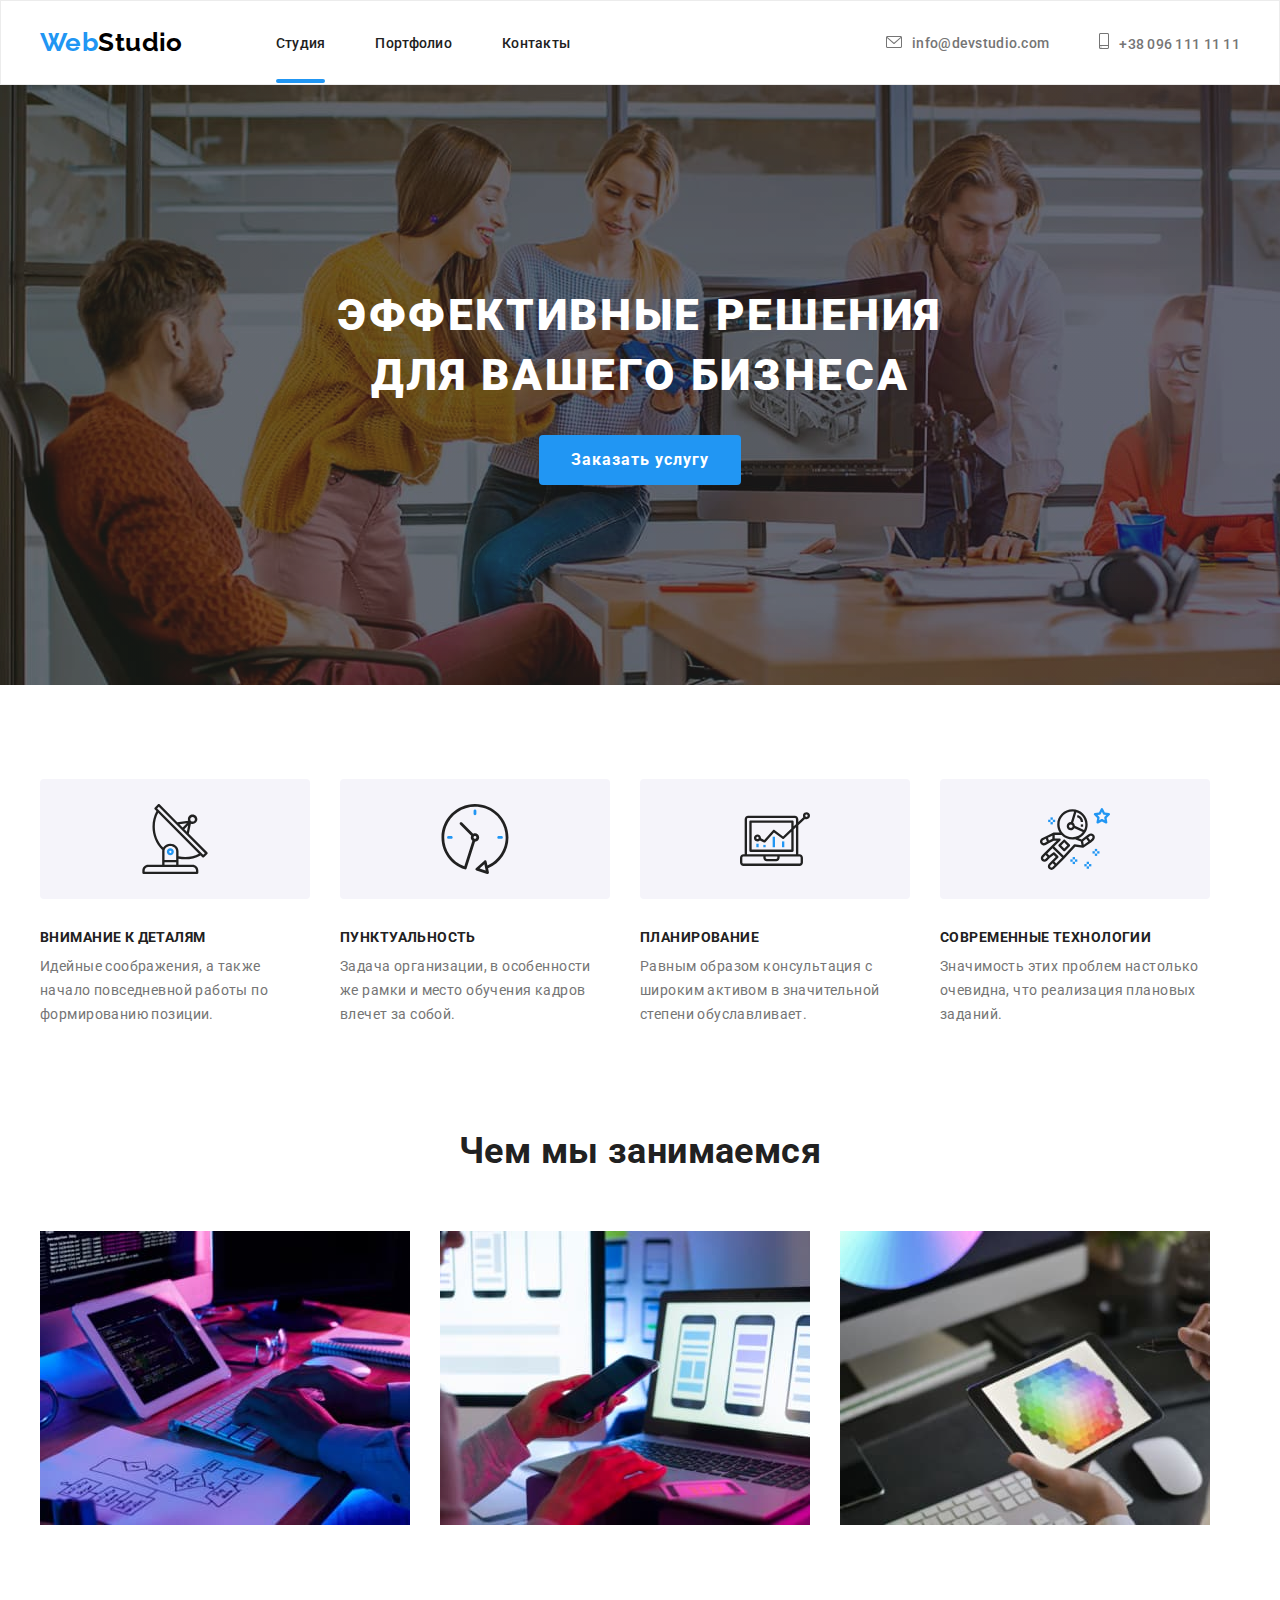
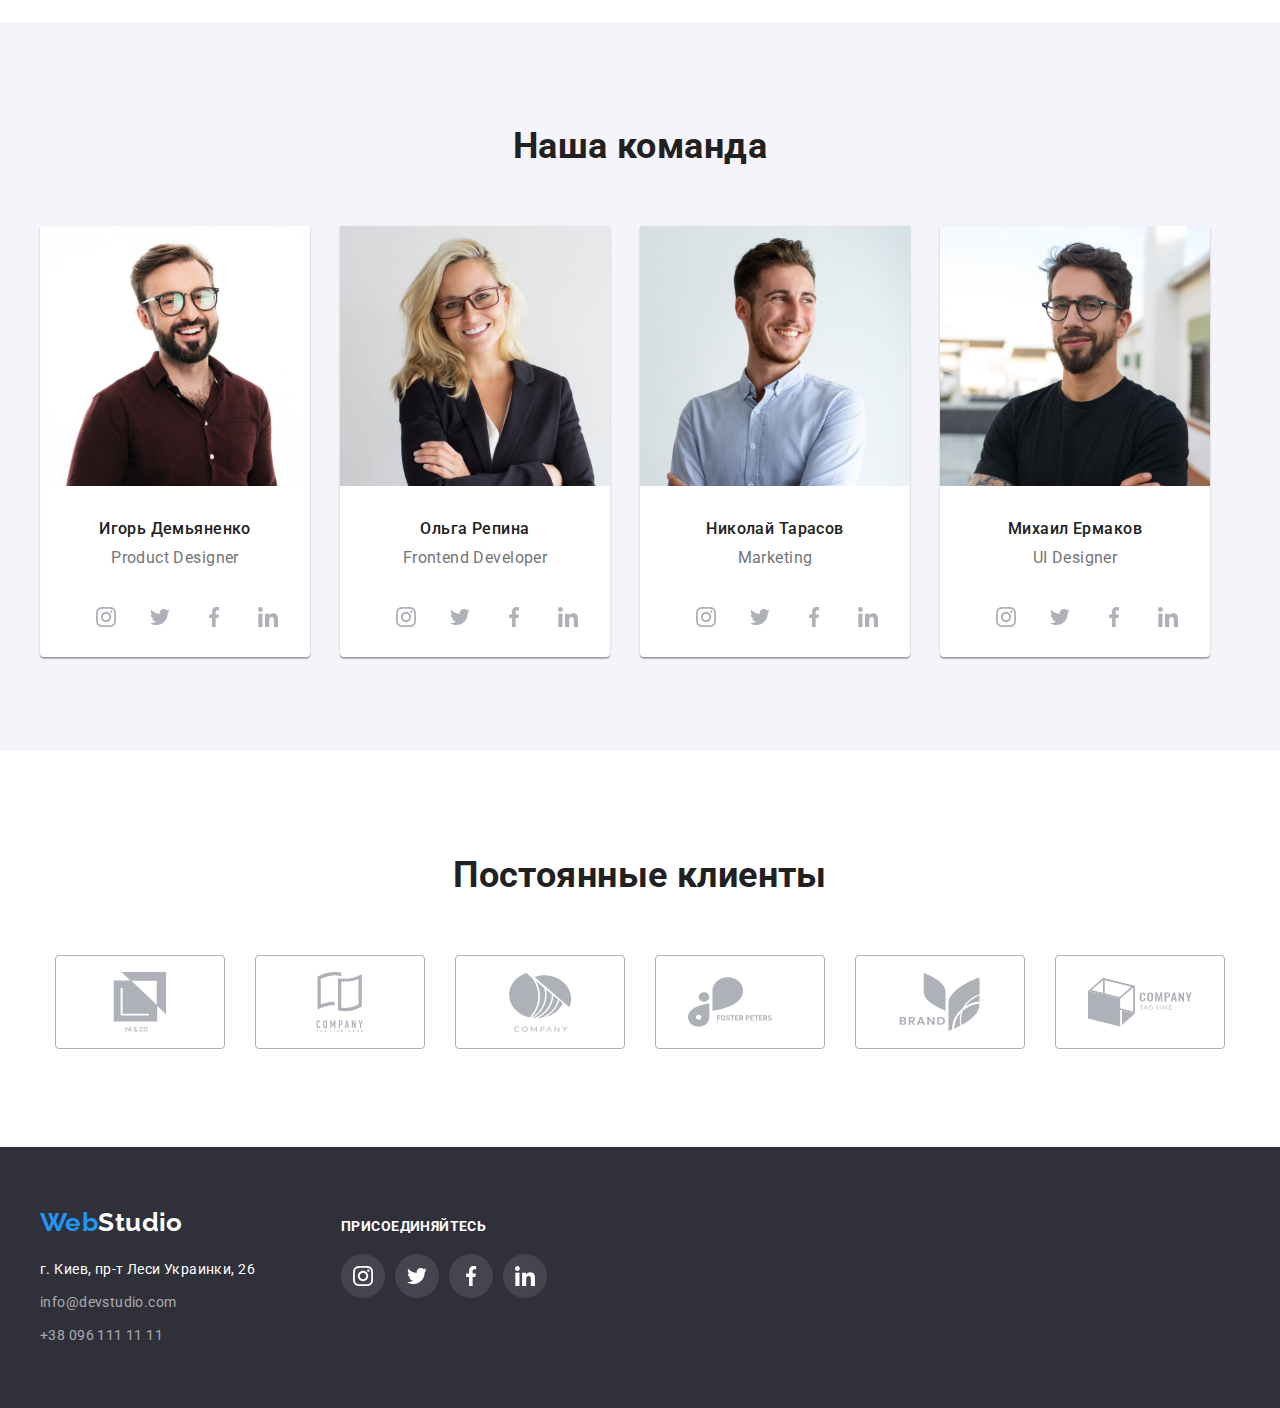
==== index.html @ c5353304 "hw5" ====
<!DOCTYPE html>
<html lang="ru">
    <head>
        <meta charset="UTF-8">
        <meta http-equiv="X-UA-Compatible" content="IE=edge">
        <meta name="viewport" content="width=device-width, initial-scale=1.0">
        <title>Document</title>
        <link rel="stylesheet" href="https://cdnjs.cloudflare.com/ajax/libs/modern-normalize/1.0.0/modern-normalize.min.css"
            integrity="sha512-ISS7cAi1PEhQ8jnbJpJZMd29NlhNj4AWYyLOSp2CE/CsHxTCu+r+t0D2yoJudVrd0/8fTVPUVDzY5Tvli75u/g=="
            crossorigin="anonymous" referrerpolicy="no-referrer" />
            <link rel="preconnect" href="https://fonts.gstatic.com">
            <link href="https://fonts.googleapis.com/css2?family=Raleway:wght@700&family=Roboto:wght@400;500;700;900&display=swap"
                rel="stylesheet">
        <link rel="stylesheet" href="./css/styles.css">
    </head>
    <body class="body">
        <header class="header">
            <div class="container">
                <nav class="main__nav">
                    <a href="/" class="logo"><span class="logo-text">Web</span>Studio</a>
                    <div>
                        <ul class="nav-list list">
                            <li class="nav__list__item">
                                <a href="./index.html" class="link current">Студия</a>
                            </li>
                            <li class="nav__list__item">
                                <a href="./portfolio.html" class="link">Портфолио</a>
                            </li>
                            <li class="nav__list__item">
                                <a href="/" class="link">Контакты</a>
                            </li>
                        </ul>
                    </div>
                    <ul class="auth__nav list">
                        <li class="auth__nav__item">
                            <a href="mailto:info@devstudio.com" class="link">
                                <svg class="icon" width="16" height="12">
                                    <use href="./images/icons/sprite.svg#icon-envelope"></use>
                                </svg>info@devstudio.com</a>
                        </li>
                        <li class="auth__nav__item">
                            <a href="tel:+380961111111" class="link">
                                <svg class="icon" width="10" height="16">
                                    <use href="./images/icons/sprite.svg#icon-smartphone"></use>
                                </svg>+38 096 111 11 11</a>
                        </li>
                    </ul>
                </nav>
                </div>
        </header>
        <main>
            <!-- Main content -->
            <!-- Hero-->
            <section class="hero">
                    <div class="container">
                            <h1 class="hero__caption">Эффективные решения<br>для вашего бизнеса</h1>
                            <button type="button" class="button button-hero">Заказать услугу</button>
                </div>
            </section>
            <!-- Features -->
            <section class="section features-section">
                <div class="container">
                    <h2 class="features-caption">Features</h2>
                    <ul class="list feature__list__main">
                        <li class="feature__list">
                            <div class="feature__cont__icon">
                                <svg class="feature__icon">
                                    <use href="./images/icons/sprite.svg#icon-antenna"></use>
                                </svg>
                            </div>
                            <h3 class="feature__list__item">Внимание к деталям</h3>
                            <p class="feature__list__text">Идейные соображения, а также начало повседневной работы по формированию позиции.</p>
                        </li>
                        <li class="feature__list">
                            <div class="feature__cont__icon">
                                <svg class="feature__icon">
                                    <use href="./images/icons/sprite.svg#icon-clock1"></use>
                                </svg>
                            </div>
                            <h3 class="feature__list__item">Пунктуальность</h3>
                            <p class="feature__list__text">Задача организации, в особенности же рамки и место обучения кадров влечет за собой.</p>
                        </li>
                        <li class="feature__list">
                            <div class="feature__cont__icon">
                                <svg class="feature__icon">
                                    <use href="./images/icons/sprite.svg#icon-diagram"></use>
                                </svg>
                            </div>
                            <h3 class="feature__list__item">Планирование</h3>
                            <p class="feature__list__text">Равным образом консультация с широким активом в значительной степени обуславливает.</p>
                        </li>
                        <li class="feature__list">
                            <div class="feature__cont__icon">
                                <svg class="feature__icon">
                                    <use href="./images/icons/sprite.svg#icon-astronaut"></use>
                                </svg>
                            </div>
                            <h3 class="feature__list__item">Современные технологии</h3>
                            <p class="feature__list__text">Значимость этих проблем настолько очевидна, что реализация плановых заданий.</p>
                        </li>
                    </ul>
                </div>
            </section>
            <!-- What are we doing -->
            <section class="section our-work-section">
                <div class="container">
                    <h2 class="caption">Чем мы занимаемся</h2>
                    <ul class="our-work-item">
                        <li class="our-work-list">
                           <img src="./images/img.jpg" alt="pcdev" width="370" class="link">
                        </li>
                        <li class="our-work-list">
                            <img src="./images/img(1).jpg" alt="mob-dev" width="370" class="link">
                        </li>
                        <li class="our-work-list">
                            <img src="./images/box3.jpg" alt="tablet-dev" width="370" class="link">
                        </li>
                    </ul>
                </div>
            </section>
            <!--Our team-->
            <section class="section our-team-section">
                <div class="container">
                    <h2 class="caption">Наша команда</h2>
                    <ul class="team__list list">
                        <li class="team__card">
                            <img src="./images/img(2).jpg" alt="employee-photo1" width="270">
                            <div class="card__text">
                                <h3 class="card__title">Игорь Демьяненко</h3>
                                <p class="card__copy">Product Designer</p>
                                <ul class="our-team-icon">
                                    <li class="our-team-icon-item">
                                       <a href="" class="icon-link"><svg class="team-icon">
                                            <use href="./images/icons/sprite.svg#icon-instagram"></use>
                                        </svg>
                                        </a>
                                    </li>
                                    <li class="our-team-icon-item">
                                        <a href="" class="icon-link"><svg class="team-icon">
                                                <use href="./images/icons/sprite.svg#icon-twitter"></use>
                                            </svg>
                                        </a>
                                    </li>
                                    <li class="our-team-icon-item">
                                        <a href="" class="icon-link"><svg class="team-icon">
                                                <use href="./images/icons/sprite.svg#icon-facebook"></use>
                                            </svg>
                                        </a>
                                    </li>
                                    <li class="our-team-icon-item">
                                        <a href="" class="icon-link"><svg class="team-icon">
                                                <use href="./images/icons/sprite.svg#icon-linkedin1"></use>
                                            </svg>
                                        </a>
                                    </li>
                                </ul>
                            </div>
                        </li>
                        <li class="team__card">
                            <img src="./images/img(3).jpg" alt="employee-photo2" width="270">
                            <div class="card__text">
                                <h3 class="card__title">Ольга Репина</h3>
                                <p class="card__copy">Frontend Developer</p>
                                <ul class="our-team-icon">
                                    <li class="our-team-icon-item">
                                        <a href="" class="icon-link"><svg class="team-icon">
                                                <use href="./images/icons/sprite.svg#icon-instagram"></use>
                                            </svg>
                                        </a>
                                    </li>
                                    <li class="our-team-icon-item">
                                        <a href="" class="icon-link"><svg class="team-icon">
                                                <use href="./images/icons/sprite.svg#icon-twitter"></use>
                                            </svg>
                                        </a>
                                    </li>
                                    <li class="our-team-icon-item">
                                        <a href="" class="icon-link"><svg class="team-icon">
                                                <use href="./images/icons/sprite.svg#icon-facebook"></use>
                                            </svg>
                                        </a>
                                    </li>
                                    <li class="our-team-icon-item">
                                        <a href="" class="icon-link"><svg class="team-icon">
                                                <use href="./images/icons/sprite.svg#icon-linkedin1"></use>
                                            </svg>
                                        </a>
                                    </li>
                                </ul>
                            </div>
                        </li>
                        <li class="team__card">
                            <img src="./images/img(4).jpg" alt="employee-photo3" width="270">
                            <div class="card__text">
                                <h3 class="card__title">Николай Тарасов</h3>
                                <p class="card__copy">Marketing</p>
                                <ul class="our-team-icon">
                                    <li class="our-team-icon-item">
                                        <a href="" class="icon-link"><svg class="team-icon">
                                                <use href="./images/icons/sprite.svg#icon-instagram"></use>
                                            </svg>
                                        </a>
                                    </li>
                                    <li class="our-team-icon-item">
                                        <a href="" class="icon-link"><svg class="team-icon">
                                                <use href="./images/icons/sprite.svg#icon-twitter"></use>
                                            </svg>
                                        </a>
                                    </li>
                                    <li class="our-team-icon-item">
                                        <a href="" class="icon-link"><svg class="team-icon">
                                                <use href="./images/icons/sprite.svg#icon-facebook"></use>
                                            </svg>
                                        </a>
                                    </li>
                                    <li class="our-team-icon-item">
                                        <a href="" class="icon-link"><svg class="team-icon">
                                                <use href="./images/icons/sprite.svg#icon-linkedin1"></use>
                                            </svg>
                                        </a>
                                    </li>
                                </ul>
                            </div>
                        </li>
                        <li class="team__card">
                            <img src="./images/img(5).jpg" alt="employee-photo4" width="270">
                            <div class="card__text">
                                <h3 class="card__title">Михаил Ермаков</h3>
                                <p class="card__copy">UI Designer</p>
                                <ul class="our-team-icon">
                                    <li class="our-team-icon-item">
                                        <a href="" class="icon-link"><svg class="team-icon">
                                                <use href="./images/icons/sprite.svg#icon-instagram"></use>
                                            </svg>
                                        </a>
                                    </li>
                                    <li class="our-team-icon-item">
                                        <a href="" class="icon-link"><svg class="team-icon">
                                                <use href="./images/icons/sprite.svg#icon-twitter"></use>
                                            </svg>
                                        </a>
                                    </li>
                                    <li class="our-team-icon-item">
                                        <a href="" class="icon-link"><svg class="team-icon">
                                                <use href="./images/icons/sprite.svg#icon-facebook"></use>
                                            </svg>
                                        </a>
                                    </li>
                                    <li class="our-team-icon-item">
                                        <a href="" class="icon-link"><svg class="team-icon">
                                                <use href="./images/icons/sprite.svg#icon-linkedin1"></use>
                                            </svg>
                                        </a>
                                    </li>
                                </ul>
                            </div>
                        </li>
                    </ul>
                </div>
            </section>
            <!-- Regular clients -->
            <section class="section">
                <div class="container">
                    <h2 class="caption">Постоянные клиенты</h2>
                    <ul class="clients-list">
                        <li class="clients-list-item">
                        <a href="" class="clients-list-link"> <svg class="client-logo" width="106" height="60">
                            <use href="./images/icons/sprite.svg#icon-Union"></use>
                        </svg>
                        </a>
                        </li>
                        <li class="clients-list-item">
                            <a href="" class="clients-list-link"> <svg class="client-logo" width="106" height="60">
                                    <use href="./images/icons/sprite.svg#icon-group"></use>
                                </svg>
                            </a>
                        </li>
                    <li class="clients-list-item">
                        <a href="" class="clients-list-link"><svg class="client-logo" width="106" height="60">
                                <use href="./images/icons/sprite.svg#icon-group1"></use>
                            </svg>
                        </a>
                    </li>
                        <li class="clients-list-item">
                            <a href="" class="clients-list-link"> <svg class="client-logo" width="106" height="60">
                                    <use href="./images/icons/sprite.svg#icon-group2"></use>
                                </svg>
                            </a>
                        </li>
                        <li class="clients-list-item">
                            <a href="" class="clients-list-link"> <svg class="client-logo" width="106" height="60">
                                    <use href="./images/icons/sprite.svg#icon-group3"></use>
                                </svg>
                            </a>
                        </li>
                        <li class="clients-list-item">
                            <a href="" class="clients-list-link"> <svg class="client-logo" width="106" height="60">
                                    <use href="./images/icons/sprite.svg#icon-group4"></use>
                                </svg>
                            </a>
                        </li>
                    </ul>
                </div>
            </section>
        </main>
        <footer class="footer">
            <div class="container footer-container">
                <div class="footer-address">
                        <div class="logo-footer-content">
                            <a href="/" class="logo-footer">Web<span class="studio">Studio</span></a>
                        </div>
                        <address>
                            <ul class="list">
                                <li class="address address-list">г. Киев, пр-т Леси Украинки, 26</li>
                                <li class="address-list"><a href="mailto:info@devstudio.com" class="link">info@devstudio.com</a></li>
                                <li class="address-list"><a href="tel:+380961111111" class="link">+38 096 111 11 11</a></li>
                            </ul>
                        </address>
                </div>
                <div class="footer-icons">
                    <p class="footer-title">присоединяйтесь</p>    
                    <ul class="footer-list">
                        <li class="footer-item">
                            <a class="footer-link" href="">
                                <svg width="20" height="20" class="ft-icon">
                                    <use href="./images/icons/sprite.svg#icon-instagram"></use>
                                </svg>
                            </a>
                        </li>
                        <li class="footer-item">
                            <a class="footer-link" href="">
                                <svg width="20" height="20" class="ft-icon">
                                    <use href="./images/icons/sprite.svg#icon-twitter"></use>
                                </svg>
                            </a>
                        </li>
                        <li class="footer-item">
                            <a class="footer-link" href="">
                                <svg width="20" height="20" class="ft-icon">
                                    <use href="./images/icons/sprite.svg#icon-facebook"></use>
                                </svg>
                            </a>
                        </li>
                        <li class="footer-item">
                            <a class="footer-link" href="">
                                <svg width="20" height="20" class="ft-icon">
                                    <use href="./images/icons/sprite.svg#icon-linkedin1"></use>
                                </svg>
                            </a>
                        </li>
                    </ul>
                </div>
            </div>
        </footer>
    </body>
</html>
---- css/styles.css ----
:root {
  --pretty-color: #2196f3;
  --while-color: #212121;
  --white-color: #ffffff;
  --grey-color: #757575;
  --dark-grey: #2f303a;
  --soft-grey: #f5f4fa;
  --icons-grey: #afb1b8;
  --black-logo: #000000;
  --card-border-color: #eeeeee;
  --main-font: "Roboto", sans-serif;
  --logo-font: "Raleway", sans-serif;
}
/* --icons-color: rgba(175, 177, 184, 1); */
* {
  margin: 0;
  padding: 0;
  list-style: none;
}

body {
  font-family: var(--main-font);
  font-style: normal;
  color: var(--grey-color);
  font-weight: normal;
  font-size: 14px;
  letter-spacing: 0.03em;
  margin-left: auto;
  margin-right: auto;
}

a {
  text-decoration: none;
}

ul {
  list-style: none;
  padding: 0;
  margin: 0;
}

h1,
h2,
h3,
h4 {
  margin: 0;
}

p {
  margin: 0;
}
.container {
  margin: 0 auto;
  width: 1200px;
  padding-left: 15px;
  padding-right: 15px;
}
.section {
  padding: 94px 0;
}

.link {
  color: inherit;
  text-decoration: none;
}

.list {
  list-style: none;
}

/* Header */

.header {
  border: 1px solid #ececec;
}

.main__nav {
  display: flex;
  align-items: center;
}

.auth__nav {
  display: flex;
  margin-left: auto;
}
.nav-list {
  display: flex;
  margin-right: 0;
}

.nav__list__item {
  margin-right: 50px;
  padding-top: 32px;
  padding-bottom: 32px;
}
.nav__list__item:last-child {
  margin-right: 0;
}

/* .nav-list .link .current {
  color: var(--pretty-color);
  position: relative;
} */

/* .nav__list__item {
  display: inline-block;
  font-weight: 500;
  font-size: 14px;
  line-height: 1.14;
  letter-spacing: 0.02em;
  color: var(--while-color);
  padding: 30px 0;
  transition: color 250ms cubic-bezier(0.4, 0, 0.2, 1);
  position: relative;
} */

/* .current {
  color: var(--pretty-color);
}
.current::after {
  position: absolute;
  left: 0;
  bottom: -4%;
  content: "";
  width: 100%;
  border: 2px solid;
  border-radius: 2px;
  background-color: var(--pretty-color);
} */

.nav-list,
.auth__nav {
  font-size: 14px;
  line-height: 1.143;
  font-weight: 500;
  letter-spacing: 0.02em;
}

.nav-list .link {
  color: var(--while-color);
  padding-top: 32px;
  padding-bottom: 32px;
}

.auth__nav .link {
  color: inherit;
  padding-top: 32px;
  padding-bottom: 32px;
}

.auth__nav .list {
  align-items: center;
  justify-content: center;
}

.auth__nav .auth__nav__item + .auth__nav__item {
  margin-left: 50px;
}

.auth__nav__item {
  display: flex;
  align-items: center;
  justify-content: center;
}

.header .link:hover,
.header .link:focus {
  color: var(--pretty-color);
}

.logo {
  font-family: Raleway;
  font-weight: bold;
  font-size: 26px;
  line-height: 1.192;
  color: var(--black-logo);
  text-decoration: none;

  padding-right: 93px;
  padding-top: 24px;
  padding-bottom: 25px;
}

.logo-text {
  color: var(--pretty-color);
}

.icon {
  fill: currentColor;
  margin-right: 10px;
}

.link {
  position: relative;
}

.nav__list__item .link .current {
  color: #2196f3;
}
.link .current {
  color: var(--pretty-color);
}

.current::after {
  position: absolute;
  content: "";
  bottom: 0;
  left: 0;
  height: 4px;
  width: 100%;
  background-color: var(--pretty-color);
  border-radius: 2px;
}

/* .nav-list a {
  position: relative;
}

.current {
  color: var(--pretty-color);
}
.current::after {
  position: absolute;
  left: 0;
  bottom: -1%;
  content: "";
  width: 100%;
  border: 2px solid;
  border-radius: 2px;
  background-color: var(--pretty-color);
} */

/* Header */

/* Hero */

.hero {
  background-color: var(--dark-grey);
  background-image: linear-gradient(
      to right,
      rgba(48, 58, 47, 0.4),
      rgba(47, 48, 58, 0.4)
    ),
    url("../images/herobackground.jpg");
  text-align: center;
  padding: 200px 0;
  max-width: 1600px;
  margin-right: auto;
  margin-left: auto;
}

.hero__caption {
  margin-bottom: 30px;
  font-weight: 900;
  font-size: 44px;
  line-height: 1.364;
  text-align: center;
  letter-spacing: 0.06em;
  text-transform: uppercase;

  color: var(--white-color);
}

.button {
  color: inherit;
  font-family: inherit;
  font-style: inherit;
  background-color: transparent;
  border: none;
  cursor: pointer;
  padding: 10px 10px;
}

.button-hero {
  font-weight: 700;
  font-size: 16px;
  line-height: 1.875;
  letter-spacing: 0.06em;
  color: var(--white-color);
  border-radius: 4px;
  background-color: var(--pretty-color);
  display: inline-block;
  padding: 10px 32px;
}

.button-hero:hover,
.button-hero:focus {
  background-color: var(--pretty-color);
}

/* Hero */

/* Features */

.caption {
  margin-bottom: 50px;
  font-size: 36px;
  line-height: 1.667;
  color: var(--while-color);
  text-align: center;
}

.feature__list__main {
  display: flex;
  margin-left: auto;
  margin-right: auto;
}

.feature__list {
  width: 270px;
  margin-right: 30px;
}
.feature__list:nth-child(4) {
  margin-right: 0;
}

.feature__cont__icon {
  width: 270px;
  height: 120px;
  border-radius: 4px;
  margin-bottom: 30px;
  display: flex;
  justify-content: center;
  align-items: center;
  flex-direction: row;
  background: var(--soft-grey);
}

.feature__icon {
  width: 70px;
  height: 70px;
}

.feature__list__item {
  font-weight: bold;
  font-size: 14px;
  line-height: 1.143;
  text-transform: uppercase;
  letter-spacing: 0.03em;
  color: var(--while-color);
}
.feature__list__text {
  margin-top: 10px;
  font-weight: normal;
  font-size: 14px;
  line-height: 1.714;
  letter-spacing: 0.03em;
}
.features-caption {
  display: none;
}
/* Features */

/* Our work*/
.our-work-section {
  padding-top: 0;
  padding-bottom: 94px;
}

.our-work-item {
  display: flex;
  margin-left: 0;
}

.our-work-list {
  display: block;
}

.our-work-list:not(:last-child) {
  margin-right: 30px;
}

/* Our-work */

/* Our Team */
.our-team-section {
  background: var(--soft-grey);
}

.team__list {
  display: flex;
  background: var(--soft-grey);
}

.team__card:not(:last-child) {
  margin-right: 30px;
}

.card__title {
  margin-bottom: 10px;
  font-weight: 500;
  font-size: 16px;
  line-height: 1.188;
  text-align: center;
  color: var(--while-color);
}
.team__card {
  background: var(--white-color);
  box-shadow: 0px 1px 3px rgba(0, 0, 0, 0.12), 0px 1px 1px rgba(0, 0, 0, 0.14),
    0px 2px 1px rgba(0, 0, 0, 0.2);
  border-radius: 0px 0px 4px 4px;
}

.card__copy {
  font-size: 16px;
  line-height: 1.188;
  text-align: center;
  color: var(--grey-color);
}

.card__text {
  padding-top: 30px;
}

.our-team-icon {
  display: flex;
  justify-content: center;
  margin-top: 16px;
  padding-bottom: 30px;
  padding-left: 32px;
  padding-right: 32px;
}

.our-team-icon-item {
  fill: #afb1b8;
  justify-content: center;
  align-items: center;
  width: 44px;
  height: 44px;
  border-radius: 50%;
  cursor: pointer;
}

.our-team-icon-item:not(:last-child) {
  margin-right: 10px;
}

.icon-link {
  width: 44px;
  height: 44px;
  padding: 12px;
  border-radius: 50%;
  display: flex;
  justify-content: center;
  align-items: center;
}

.icon-link-item {
  width: 20px;
  height: 20px;
  fill: rgb(175 177 184);
}

.team-icon {
  width: 20px;
  height: 20px;
  fill: var(--icons-color);
}

.our-team-icon .icon-link:hover,
.our-team-icon .icon-link:focus {
  background-color: var(--pretty-color);
  fill: var(--white-color);
}

/* Our Team */

/* Regular clients */
.clients-list {
  display: flex;
  justify-content: center;
  align-items: center;
}

.clients-list-item {
  width: 170px;
  height: 98px;
  margin-right: 30px;
}

.clients-list-item:last-child {
  margin-right: 0;
}

.clients-list-link {
  display: flex;
  fill: var(--icons-grey);
  border: 1px solid #afb1b8;
  border-radius: 4px;
}

.client-logo {
  fill: var(--icons-grey);
  width: 106px;
  margin: 16px 32px;
}

.clients-list-link:hover,
.clients-list-link:focus {
  border-color: var(--pretty-color);
}

.clients-list-item a:hover svg,
.clients-list-item a:focus svg {
  color: var(--pretty-color);
  fill: var(--pretty-color);
}

/* Regular clients */

/* Footer */

.footer {
  background: var(--dark-grey);
  padding-top: 60px;
  padding-bottom: 60px;
  display: block;
}

.footer-container {
  display: flex;
  align-items: baseline;
}

.footer-address {
  display: block;
  width: 231px;
}

.logo-footer {
  font-family: Raleway;
  font-weight: bold;
  font-size: 26px;
  line-height: 31px;
  color: var(--pretty-color);
  text-decoration: none;
}
.logo-footer-content {
  margin-bottom: 20px;
}

.address-list {
  margin-bottom: 9px;
}

.address-list:last-child {
  margin-bottom: 0;
}

.studio {
  color: var(--white-color);
}

.address {
  font-style: normal;
  line-height: 1.714;
  color: var(--white-color);
}

.footer .link {
  font-style: normal;
  font-weight: normal;
  font-size: 14px;
  line-height: 1.714;
  color: rgba(255, 255, 255, 0.6);
}

.footer-icons .footer-title {
  font-weight: bold;
  font-size: 14px;
  line-height: 1.142;
  letter-spacing: 0.03em;
  text-transform: uppercase;
  color: var(--white-color);
}

.footer-icons .footer-list {
  display: flex;
  margin-top: 20px;
  width: 206px;
}

.footer-icons {
  margin-left: 70px;
}

.footer-link {
  background: rgba(255, 255, 255, 0.1);
}

.footer-item:not(:last-child) {
  margin-right: 10px;
}

.footer-icons .footer-link {
  display: flex;
  justify-content: center;
  align-items: center;
  width: 44px;
  height: 44px;
  border-radius: 50%;
}
.ft-icon {
  fill: var(--white-color);
}

.footer-list .footer-link:hover,
.footer-list .footer-link:focus {
  background-color: var(--pretty-color);
}

/* Footer */

/* portfolio */
.portfolio-caption {
  display: none;
}

/* filters */

.button__list {
  display: flex;
  justify-content: center;
  flex-wrap: wrap;
  margin-bottom: 50px;
}
.button__list__item {
  margin-right: 8px;
}

.button__list:nth-child(3n) {
  margin-right: 0;
}

.button__filter {
  padding: 6px 22px;
  font-weight: 500;
  font-size: 16px;
  line-height: 1.625;
  letter-spacing: 0.03em;
  background-color: var(--soft-grey);
  border-radius: 4px;
  color: var(--while-color);
}

.button__filter:hover,
.button__filter:focus {
  color: var(--white-color);
  background-color: var(--pretty-color);
  box-shadow: 0px 3px 1px rgba(0, 0, 0, 0.1), 0px 1px 2px rgba(0, 0, 0, 0.08),
    0px 2px 2px rgba(0, 0, 0, 0.12);
  filter: drop-shadow(0px 4px 4px rgba(0, 0, 0, 0.25));
}

/* Filters */

/* projects */

.project__list {
  display: flex;
  flex-wrap: wrap;
  justify-content: center;
}
.project__card {
  width: 370px;
  margin-right: 30px;
  margin-bottom: 30px;
  background: var(--white-color);
  border: 1px solid var(--card-border-color);
}
.project__card:hover,
.project__card:focus {
  box-shadow: 0px 1px 1px rgba(0, 0, 0, 0.12), 0px 4px 4px rgba(0, 0, 0, 0.06),
    1px 4px 6px rgba(0, 0, 0, 0.16);
}

.project__card:nth-child(-n + 3) {
  margin-top: 0;
}

.project__card:nth-child(3n) {
  margin-right: 0;
}

.project__card:nth-last-child(-n + 3) {
  margin-bottom: 0;
}

.project__title {
  font-weight: bold;
  font-size: 18px;
  line-height: 2;
  letter-spacing: 0.06em;
  color: var(--while-color);
}

.project__copy {
  margin-top: 4px;
  font-size: 16px;
  line-height: 1.875;
  color: var(--grey-color);
}

.project__card__text {
  align-items: center;
  padding: 20px 24px;
}

/* projects */

/* portfolio */
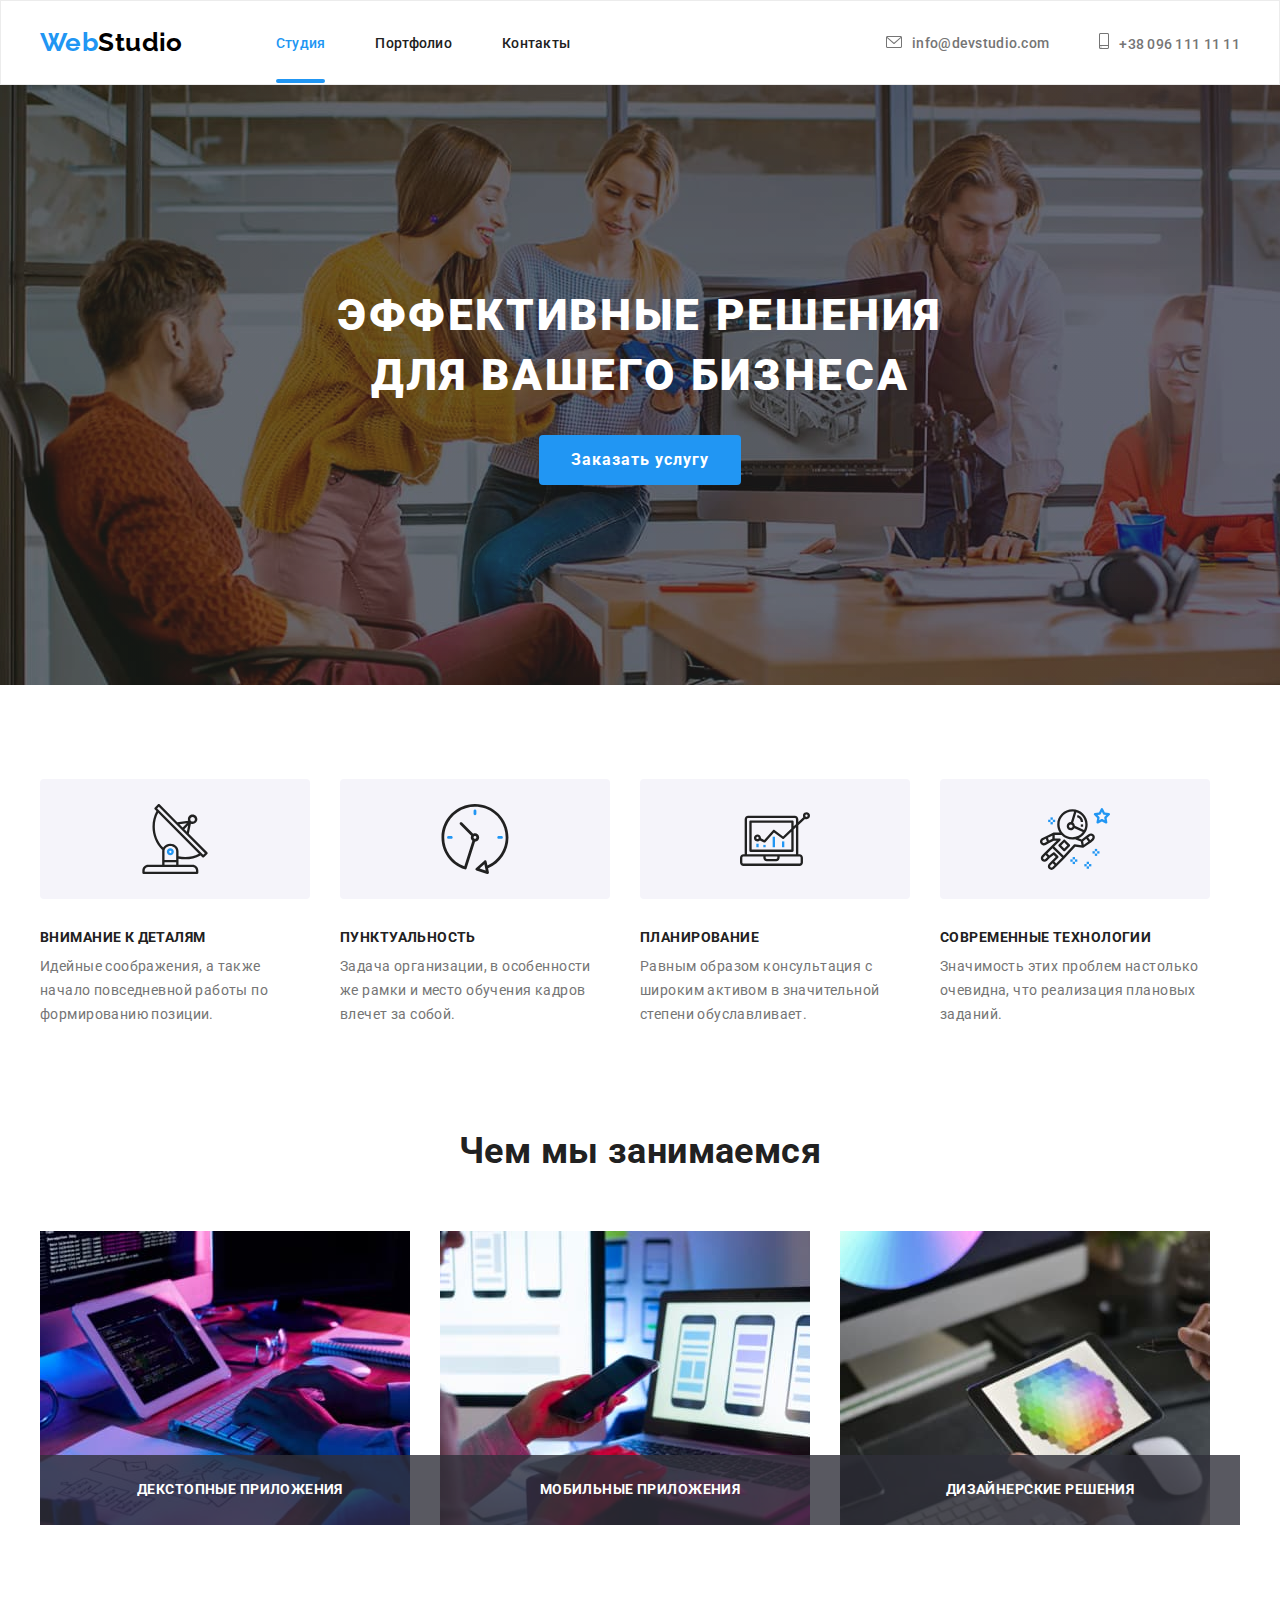
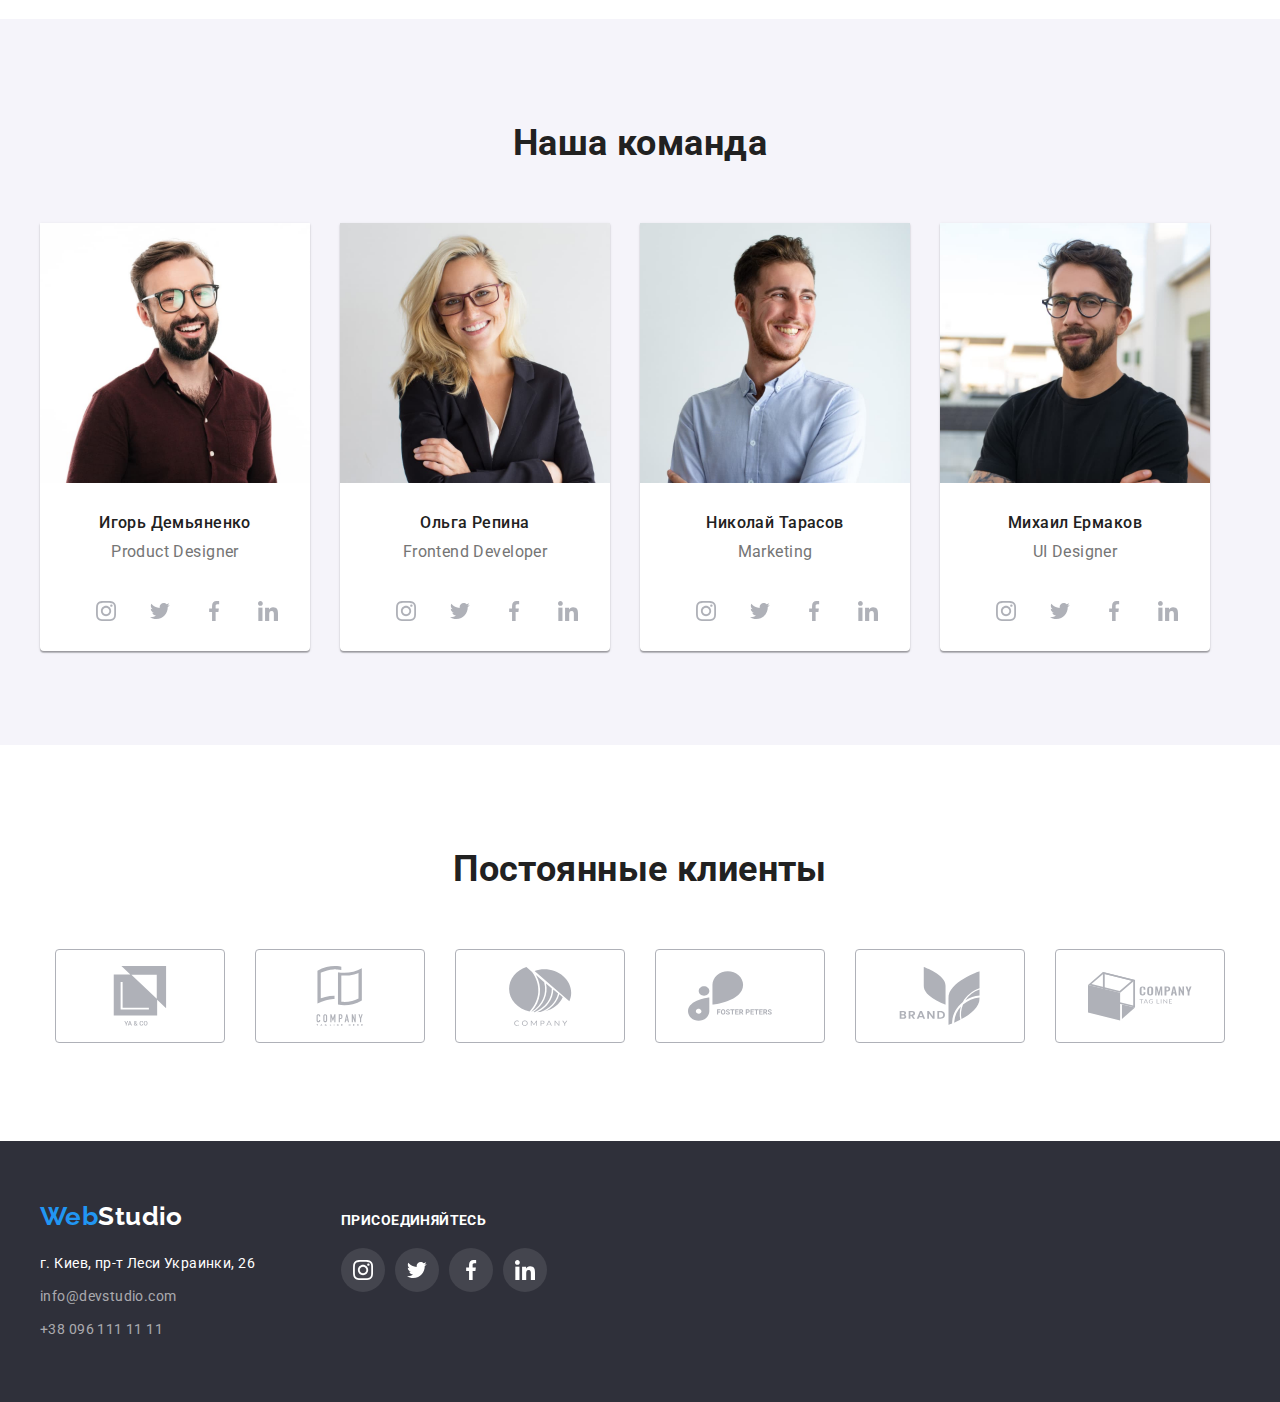
==== commit d63aaaec: "hw5" ====
--- a/index.html
+++ b/index.html
@@ -54,7 +54,7 @@
             <section class="hero">
                     <div class="container">
                             <h1 class="hero__caption">Эффективные решения<br>для вашего бизнеса</h1>
-                            <button type="button" class="button button-hero">Заказать услугу</button>
+                            <button type="button" class="button button-hero" data-modal-open>Заказать услугу</button>
                 </div>
             </section>
             <!-- Features -->
@@ -107,13 +107,16 @@
                     <h2 class="caption">Чем мы занимаемся</h2>
                     <ul class="our-work-item">
                         <li class="our-work-list">
-                           <img src="./images/img.jpg" alt="pcdev" width="370" class="link">
+                           <img src="./images/img.jpg" alt="pcdev" width="370" class="our-work-img">
+                           <p class="proccess text">ДЕКСТОПНЫЕ ПРИЛОЖЕНИЯ</p>
                         </li>
                         <li class="our-work-list">
-                            <img src="./images/img(1).jpg" alt="mob-dev" width="370" class="link">
+                            <img src="./images/img(1).jpg" alt="mob-dev" width="370" class="our-work-img">
+                            <p class="proccess text">Мобильные приложения</p>
                         </li>
                         <li class="our-work-list">
-                            <img src="./images/box3.jpg" alt="tablet-dev" width="370" class="link">
+                            <img src="./images/box3.jpg" alt="tablet-dev" width="370" class="our-work-img">
+                            <p class="proccess text">Дизайнерские решения</p>
                         </li>
                     </ul>
                 </div>
@@ -352,5 +355,16 @@
                 </div>
             </div>
         </footer>
+        <div class="backdrop is-hidden" data-modal>
+            <div class="modal">
+                <button type="button" class="close-button" data-modal-close>
+                    <svg class="close" width="18" height="18">
+                        <use href="./images/icons/sprite.svg#icon-button"></use>
+                    </svg>
+                </button>
+                <p></p>
+            </div>
+        </div>
+        <script src="./js/modal.js"></script>
     </body>
 </html>--- a/css/styles.css
+++ b/css/styles.css
@@ -166,6 +166,8 @@
 .header .link:hover,
 .header .link:focus {
   color: var(--pretty-color);
+  transition: color 250ms cubic-bezier(0.4, 0, 0.2, 1),
+    background-color 250ms cubic-bezier(0.4, 0, 0.2, 1);
 }
 
 .logo {
@@ -194,10 +196,7 @@
   position: relative;
 }
 
-.nav__list__item .link .current {
-  color: #2196f3;
-}
-.link .current {
+.nav__list__item .link.current {
   color: var(--pretty-color);
 }
 
@@ -211,24 +210,6 @@
   background-color: var(--pretty-color);
   border-radius: 2px;
 }
-
-/* .nav-list a {
-  position: relative;
-}
-
-.current {
-  color: var(--pretty-color);
-}
-.current::after {
-  position: absolute;
-  left: 0;
-  bottom: -1%;
-  content: "";
-  width: 100%;
-  border: 2px solid;
-  border-radius: 2px;
-  background-color: var(--pretty-color);
-} */
 
 /* Header */
 
@@ -286,6 +267,58 @@
 .button-hero:hover,
 .button-hero:focus {
   background-color: var(--pretty-color);
+  transition: color 250ms cubic-bezier(0.4, 0, 0.2, 1),
+    background-color 250ms cubic-bezier(0.4, 0, 0.2, 1);
+}
+
+.backdrop {
+  position: fixed;
+  top: 0;
+  left: 0;
+  width: 100%;
+  height: 100%;
+  background: rgba(0, 0, 0, 0.2);
+  z-index: 2;
+  opacity: 1;
+  transition: opacity 250ms cubic-bezier(0.4, 0, 0.2, 1),
+    visibility 500ms cubic-bezier(0.075, 0.82, 0.165, 1);
+}
+
+.modal {
+  position: absolute;
+  top: 50%;
+  left: 50%;
+  transform: translate(-50%, -50%);
+  width: 528px;
+  height: 581px;
+  background-color: var(--white-color);
+  padding: 9px;
+}
+
+.backdrop.is-hidden {
+  visibility: hidden;
+  pointer-events: none;
+  opacity: 0;
+}
+
+.close-button {
+  position: absolute;
+  right: 8px;
+  top: 8px;
+  display: flex;
+  justify-content: center;
+  align-items: center;
+  width: 30px;
+  height: 30px;
+  border: 1px solid rgba(0, 0, 0, 0.1);
+  border-radius: 50%;
+  cursor: pointer;
+  background-color: var(--background-color);
+  transition: border-color 250ms cubic-bezier(0.4, 0, 0.2, 1);
+}
+
+.close {
+  fill: var(--while-color);
 }
 
 /* Hero */
@@ -364,12 +397,36 @@
 
 .our-work-list {
   display: block;
+  position: relative;
 }
 
 .our-work-list:not(:last-child) {
   margin-right: 30px;
 }
 
+.our-work-img {
+  display: block;
+}
+
+.proccess.text {
+  font-weight: 700;
+  font-size: 14px;
+  line-height: 1.14;
+  text-align: center;
+  text-transform: uppercase;
+  position: absolute;
+  left: 0;
+  bottom: 0;
+  width: 100%;
+  height: 70px;
+  display: flex;
+  justify-content: center;
+  align-items: center;
+  padding-left: 15px;
+  padding-right: 15px;
+  color: var(--white-color);
+  background-color: rgba(47, 48, 58, 0.8);
+}
 /* Our-work */
 
 /* Our Team */
@@ -461,6 +518,8 @@
 .our-team-icon .icon-link:focus {
   background-color: var(--pretty-color);
   fill: var(--white-color);
+  transition: color 250ms cubic-bezier(0.4, 0, 0.2, 1),
+    background-color 250ms cubic-bezier(0.4, 0, 0.2, 1);
 }
 
 /* Our Team */
@@ -498,12 +557,16 @@
 .clients-list-link:hover,
 .clients-list-link:focus {
   border-color: var(--pretty-color);
+  transition: color 250ms cubic-bezier(0.4, 0, 0.2, 1),
+    background-color 250ms cubic-bezier(0.4, 0, 0.2, 1);
 }
 
 .clients-list-item a:hover svg,
 .clients-list-item a:focus svg {
   color: var(--pretty-color);
   fill: var(--pretty-color);
+  transition: color 250ms cubic-bezier(0.4, 0, 0.2, 1),
+    background-color 250ms cubic-bezier(0.4, 0, 0.2, 1);
 }
 
 /* Regular clients */
@@ -607,6 +670,8 @@
 .footer-list .footer-link:hover,
 .footer-list .footer-link:focus {
   background-color: var(--pretty-color);
+  transition: color 250ms cubic-bezier(0.4, 0, 0.2, 1),
+    background-color 250ms cubic-bezier(0.4, 0, 0.2, 1);
 }
 
 /* Footer */
@@ -650,6 +715,8 @@
   box-shadow: 0px 3px 1px rgba(0, 0, 0, 0.1), 0px 1px 2px rgba(0, 0, 0, 0.08),
     0px 2px 2px rgba(0, 0, 0, 0.12);
   filter: drop-shadow(0px 4px 4px rgba(0, 0, 0, 0.25));
+  transition: color 250ms cubic-bezier(0.4, 0, 0.2, 1),
+    background-color 250ms cubic-bezier(0.4, 0, 0.2, 1);
 }
 
 /* Filters */
@@ -672,6 +739,8 @@
 .project__card:focus {
   box-shadow: 0px 1px 1px rgba(0, 0, 0, 0.12), 0px 4px 4px rgba(0, 0, 0, 0.06),
     1px 4px 6px rgba(0, 0, 0, 0.16);
+  transition: color 250ms cubic-bezier(0.4, 0, 0.2, 1),
+    background-color 250ms cubic-bezier(0.4, 0, 0.2, 1);
 }
 
 .project__card:nth-child(-n + 3) {
@@ -706,6 +775,49 @@
   padding: 20px 24px;
 }
 
+.box {
+  position: relative;
+  overflow: hidden;
+}
+
+img {
+  display: block;
+  max-width: 370px;
+}
+
+.overlay {
+  position: absolute;
+  content: "";
+  top: 0;
+  left: 0;
+  width: 370px;
+  height: 294px;
+  background-color: rgba(33, 150, 243, 0.9);
+  transform: translateY(100%);
+  transition: transform 250ms cubic-bezier(0.4, 0, 0.2, 1);
+}
+
+.overlay-text {
+  position: absolute;
+  transform: translate(-50%, -50%);
+  top: 50%;
+  left: 50%;
+  display: flex;
+  justify-content: center;
+  width: 322px;
+  height: 168px;
+  align-items: center;
+  margin: 0;
+  color: var(--white-color);
+  font-size: 18px;
+  line-height: 1.56;
+}
+
+.project__link:hover .overlay,
+.project__link:focus .overlay {
+  transform: translateY(0);
+}
+
 /* projects */
 
 /* portfolio */
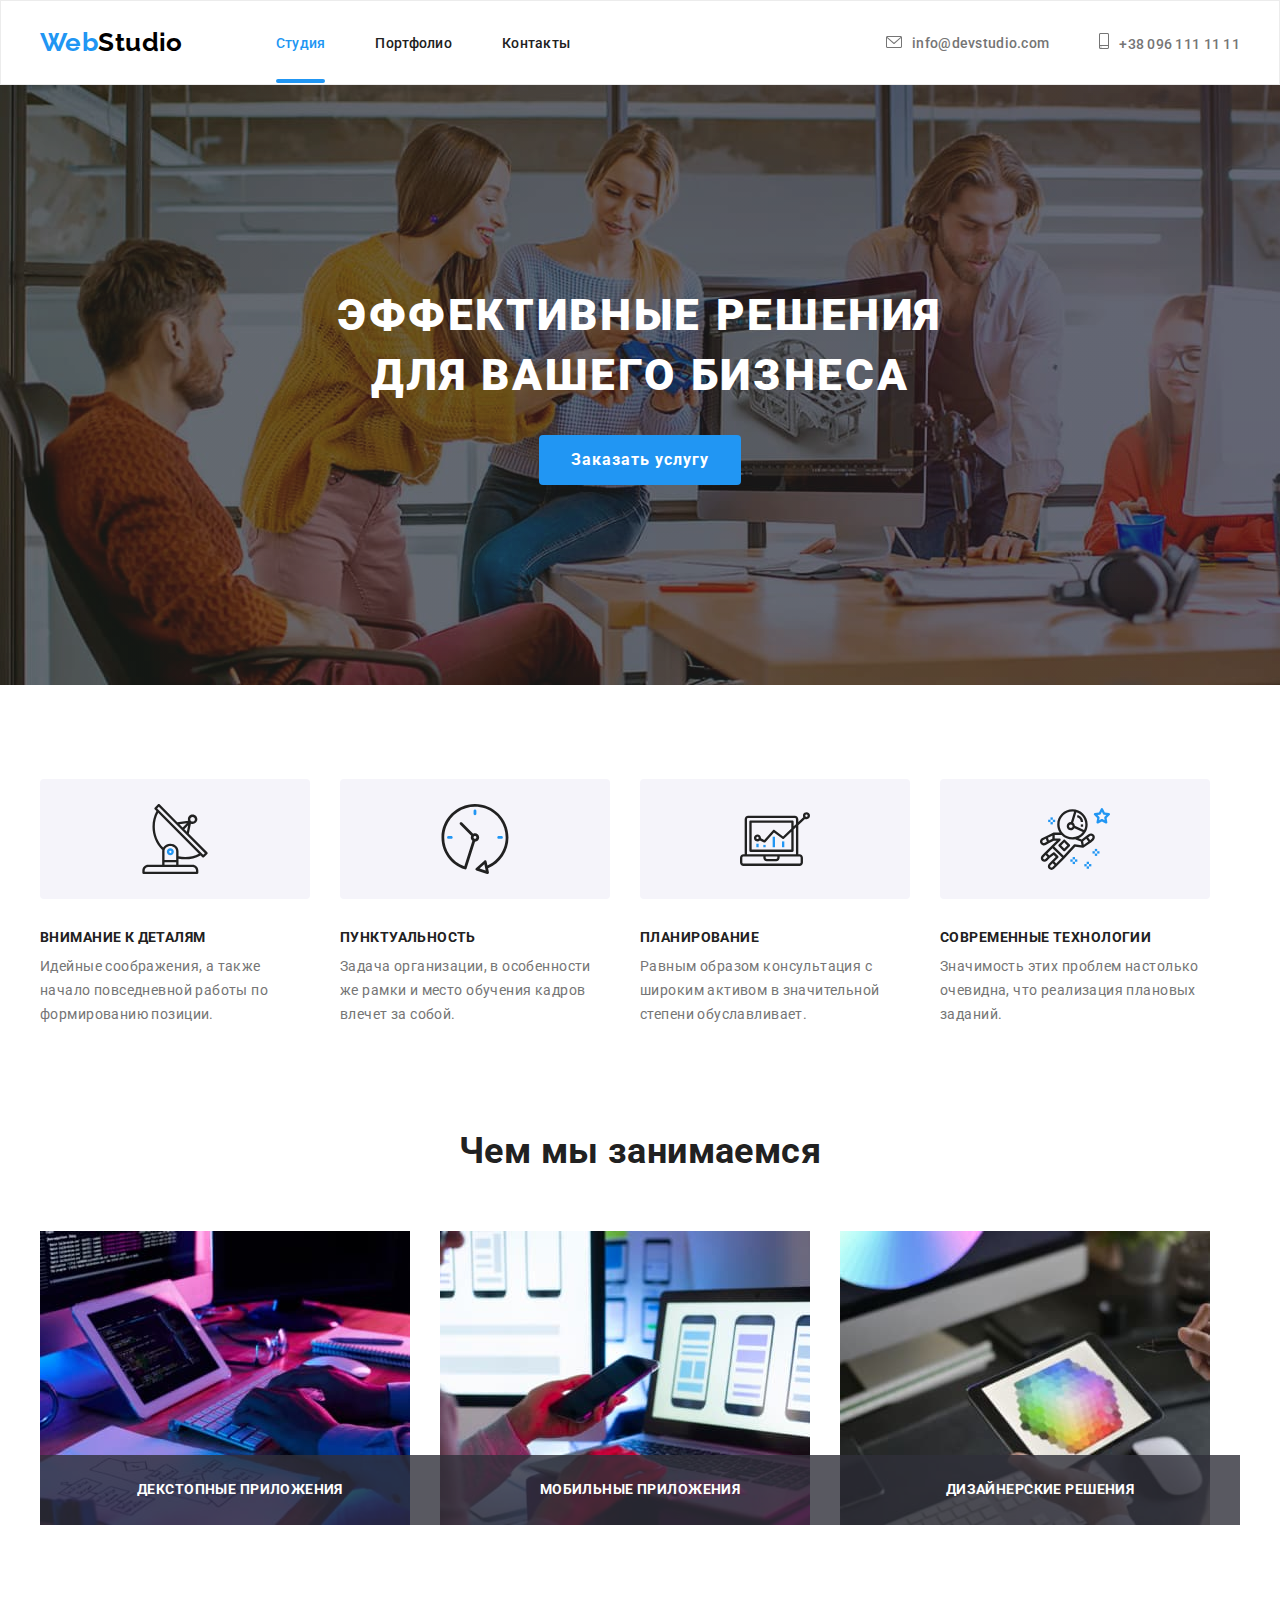
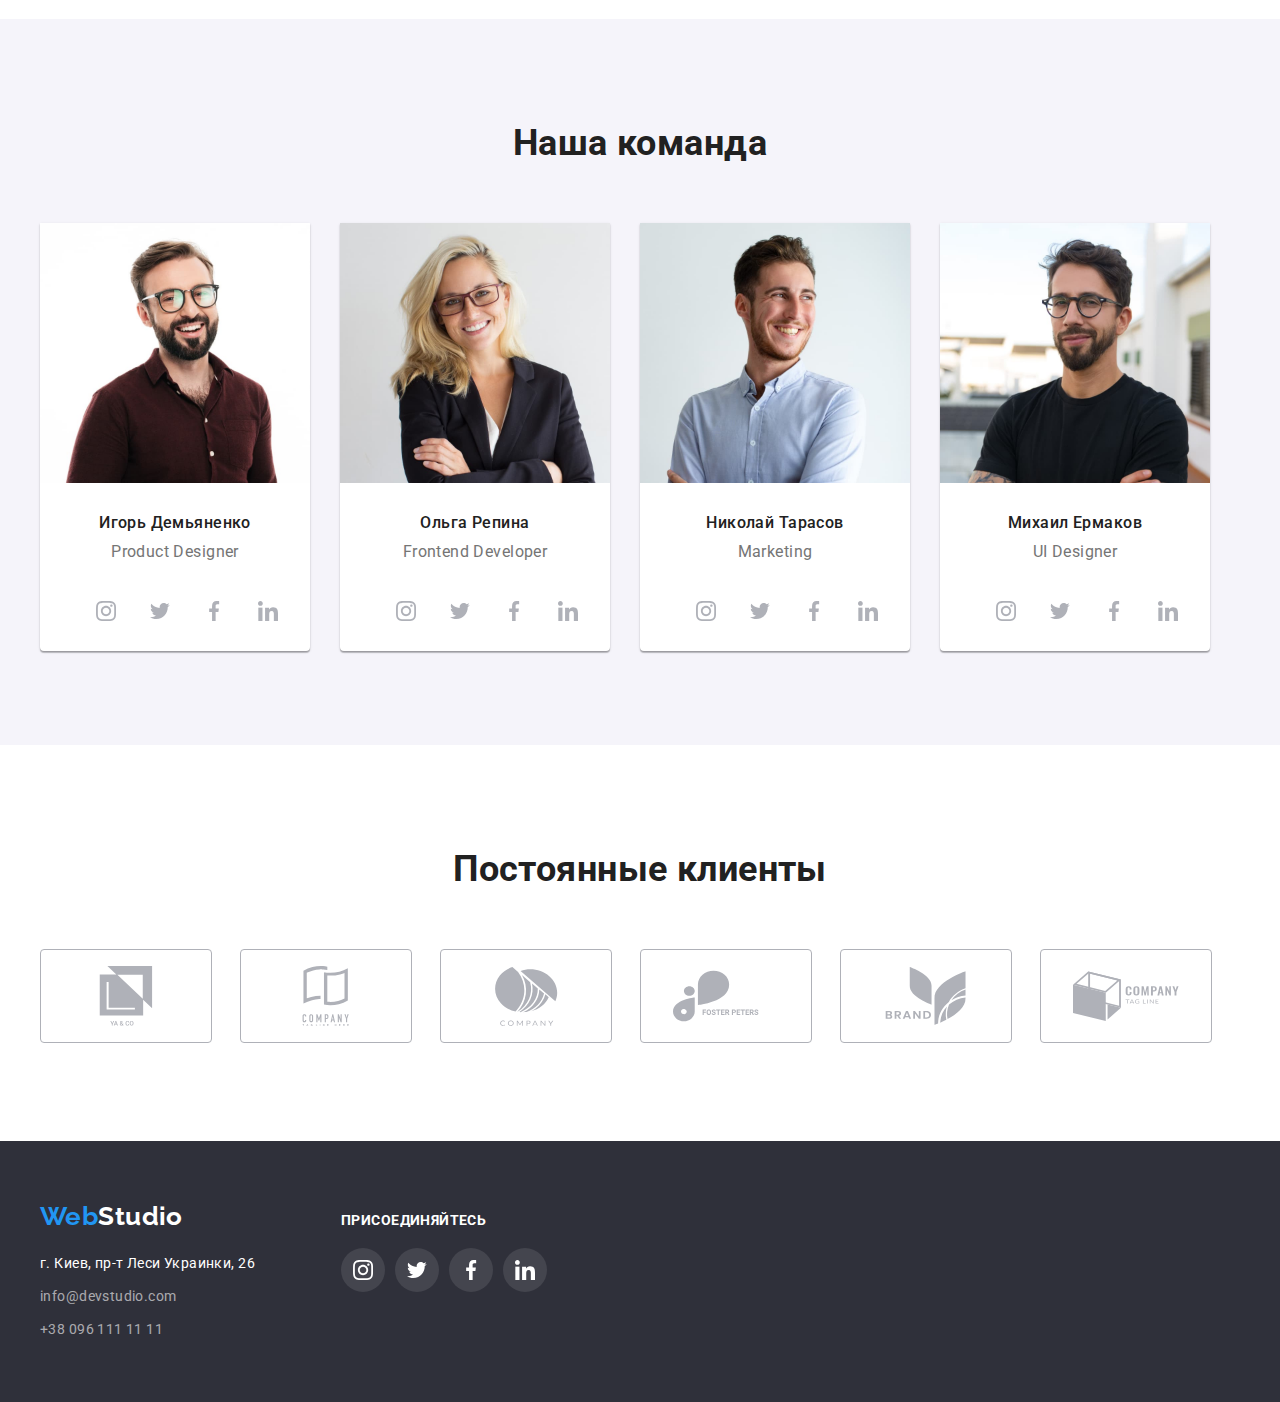
==== commit 4b50a1b3: "hw5" ====
--- a/index.html
+++ b/index.html
@@ -267,37 +267,37 @@
                     <h2 class="caption">Постоянные клиенты</h2>
                     <ul class="clients-list">
                         <li class="clients-list-item">
-                        <a href="" class="clients-list-link"> <svg class="client-logo" width="106" height="60">
+                        <a href="" class="client"> <svg class="client-logo" width="106" height="60">
                             <use href="./images/icons/sprite.svg#icon-Union"></use>
                         </svg>
                         </a>
                         </li>
                         <li class="clients-list-item">
-                            <a href="" class="clients-list-link"> <svg class="client-logo" width="106" height="60">
+                            <a href="" class="client"> <svg class="client-logo" width="106" height="60">
                                     <use href="./images/icons/sprite.svg#icon-group"></use>
                                 </svg>
                             </a>
                         </li>
                     <li class="clients-list-item">
-                        <a href="" class="clients-list-link"><svg class="client-logo" width="106" height="60">
+                        <a href="" class="client"><svg class="client-logo" width="106" height="60">
                                 <use href="./images/icons/sprite.svg#icon-group1"></use>
                             </svg>
                         </a>
                     </li>
                         <li class="clients-list-item">
-                            <a href="" class="clients-list-link"> <svg class="client-logo" width="106" height="60">
+                            <a href="" class="client"> <svg class="client-logo" width="106" height="60">
                                     <use href="./images/icons/sprite.svg#icon-group2"></use>
                                 </svg>
                             </a>
                         </li>
                         <li class="clients-list-item">
-                            <a href="" class="clients-list-link"> <svg class="client-logo" width="106" height="60">
+                            <a href="" class="client"> <svg class="client-logo" width="106" height="60">
                                     <use href="./images/icons/sprite.svg#icon-group3"></use>
                                 </svg>
                             </a>
                         </li>
                         <li class="clients-list-item">
-                            <a href="" class="clients-list-link"> <svg class="client-logo" width="106" height="60">
+                            <a href="" class="client"> <svg class="client-logo" width="106" height="60">
                                     <use href="./images/icons/sprite.svg#icon-group4"></use>
                                 </svg>
                             </a>
--- a/css/styles.css
+++ b/css/styles.css
@@ -97,6 +97,54 @@
   margin-right: 0;
 }
 
+.nav__list__item .link {
+  transition: color 250ms cubic-bezier(0.4, 0, 0.2, 1);
+}
+
+.auth__nav__item .link {
+  transition: color 250ms cubic-bezier(0.4, 0, 0.2, 1);
+}
+
+.button-hero {
+  transition: color 250ms cubic-bezier(0.4, 0, 0.2, 1);
+}
+
+.icon-link {
+  transition: background-color 250ms cubic-bezier(0.4, 0, 0.2, 1),
+    fill 250ms cubic-bezier(0.4, 0, 0.2, 1);
+}
+
+.button__filter {
+  transition: color 250ms cubic-bezier(0.4, 0, 0.2, 1),
+    background-color 250ms cubic-bezier(0.4, 0, 0.2, 1),
+    box-shadow 250ms cubic-bezier(0.4, 0, 0.2, 1);
+}
+
+.project__link {
+  transition: box-shadow 250ms cubic-bezier(0.4, 0, 0.2, 1);
+}
+
+.address-list .link {
+  transition: box-shadow 5550ms cubic-bezier(0.4, 0, 0.2, 1);
+}
+
+.footer-link {
+  transition-property: background-color, fill;
+  transition-duration: 250ms;
+  transition-timing-function: cubic-bezier(0.4, 0, 0.2, 1);
+}
+
+.ft-icon {
+  transition: box-shadow 250ms cubic-bezier(0.4, 0, 0.2, 1);
+}
+
+.button-hero:hover,
+.button-hero:focus {
+  background-color: #188ce8;
+  box-shadow: 0px 3px 1px rgb(0 0 0 / 10%), 0px 1px 2px rgb(0 0 0 / 8%),
+    0px 2px 2px rgb(0 0 0 / 12%);
+}
+
 /* .nav-list .link .current {
   color: var(--pretty-color);
   position: relative;
@@ -166,8 +214,6 @@
 .header .link:hover,
 .header .link:focus {
   color: var(--pretty-color);
-  transition: color 250ms cubic-bezier(0.4, 0, 0.2, 1),
-    background-color 250ms cubic-bezier(0.4, 0, 0.2, 1);
 }
 
 .logo {
@@ -264,13 +310,6 @@
   padding: 10px 32px;
 }
 
-.button-hero:hover,
-.button-hero:focus {
-  background-color: var(--pretty-color);
-  transition: color 250ms cubic-bezier(0.4, 0, 0.2, 1),
-    background-color 250ms cubic-bezier(0.4, 0, 0.2, 1);
-}
-
 .backdrop {
   position: fixed;
   top: 0;
@@ -518,8 +557,6 @@
 .our-team-icon .icon-link:focus {
   background-color: var(--pretty-color);
   fill: var(--white-color);
-  transition: color 250ms cubic-bezier(0.4, 0, 0.2, 1),
-    background-color 250ms cubic-bezier(0.4, 0, 0.2, 1);
 }
 
 /* Our Team */
@@ -537,37 +574,60 @@
   margin-right: 30px;
 }
 
-.clients-list-item:last-child {
+/* .clients-list-item:last-child {
   margin-right: 0;
-}
-
-.clients-list-link {
+} */
+.client-list {
+  display: flex;
+  margin-bottom: 50px;
+}
+.client-list > li:not(:last-child) {
+  margin-right: 30px;
+}
+.client {
+  display: flex;
+  justify-content: center;
+  align-items: center;
+  width: 170px;
+  height: 92px;
+  border: 1px solid #afb1b8;
+  border-radius: 4px;
+  fill: #afb1b8;
+  transition: border, fill 250ms cubic-bezier(0.4, 0, 0.2, 1);
+  transition: border 250ms cubic-bezier(0.4, 0, 0.2, 1),
+    fill 250ms cubic-bezier(0.4, 0, 0.2, 1);
+}
+.client:hover,
+.client:focus {
+  border: 1px solid var(--pretty-color);
+  fill: var(--pretty-color);
+}
+/* .clients-list-link {
   display: flex;
   fill: var(--icons-grey);
   border: 1px solid #afb1b8;
   border-radius: 4px;
+  width: 170px;
+  height: 92px;
+  padding: 16px 32px;
 }
 
 .client-logo {
   fill: var(--icons-grey);
   width: 106px;
-  margin: 16px 32px;
 }
 
 .clients-list-link:hover,
 .clients-list-link:focus {
-  border-color: var(--pretty-color);
-  transition: color 250ms cubic-bezier(0.4, 0, 0.2, 1),
-    background-color 250ms cubic-bezier(0.4, 0, 0.2, 1);
+  fill: var(--pretty-color);
+  border: 1px solid var(--pretty-color);
 }
 
 .clients-list-item a:hover svg,
 .clients-list-item a:focus svg {
   color: var(--pretty-color);
   fill: var(--pretty-color);
-  transition: color 250ms cubic-bezier(0.4, 0, 0.2, 1),
-    background-color 250ms cubic-bezier(0.4, 0, 0.2, 1);
-}
+} */
 
 /* Regular clients */
 
@@ -670,8 +730,6 @@
 .footer-list .footer-link:hover,
 .footer-list .footer-link:focus {
   background-color: var(--pretty-color);
-  transition: color 250ms cubic-bezier(0.4, 0, 0.2, 1),
-    background-color 250ms cubic-bezier(0.4, 0, 0.2, 1);
 }
 
 /* Footer */
@@ -715,8 +773,6 @@
   box-shadow: 0px 3px 1px rgba(0, 0, 0, 0.1), 0px 1px 2px rgba(0, 0, 0, 0.08),
     0px 2px 2px rgba(0, 0, 0, 0.12);
   filter: drop-shadow(0px 4px 4px rgba(0, 0, 0, 0.25));
-  transition: color 250ms cubic-bezier(0.4, 0, 0.2, 1),
-    background-color 250ms cubic-bezier(0.4, 0, 0.2, 1);
 }
 
 /* Filters */
@@ -739,8 +795,6 @@
 .project__card:focus {
   box-shadow: 0px 1px 1px rgba(0, 0, 0, 0.12), 0px 4px 4px rgba(0, 0, 0, 0.06),
     1px 4px 6px rgba(0, 0, 0, 0.16);
-  transition: color 250ms cubic-bezier(0.4, 0, 0.2, 1),
-    background-color 250ms cubic-bezier(0.4, 0, 0.2, 1);
 }
 
 .project__card:nth-child(-n + 3) {
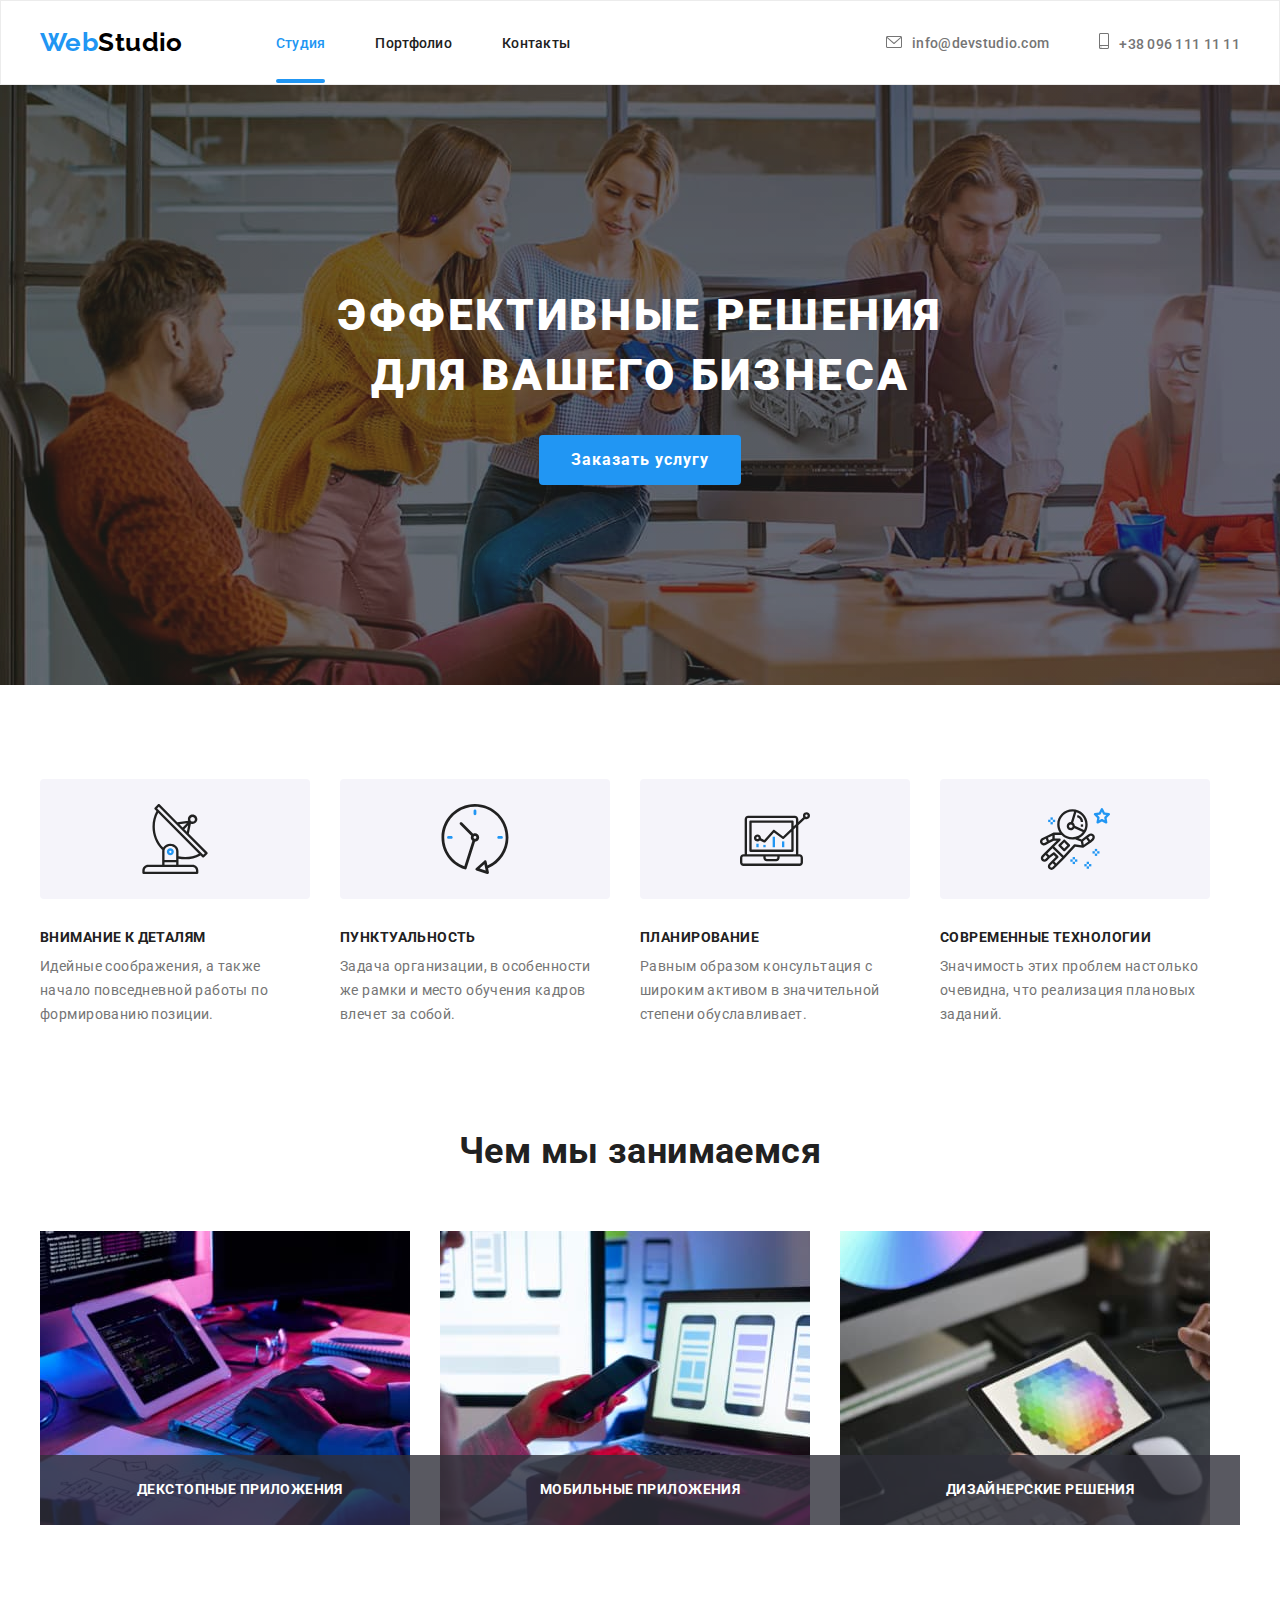
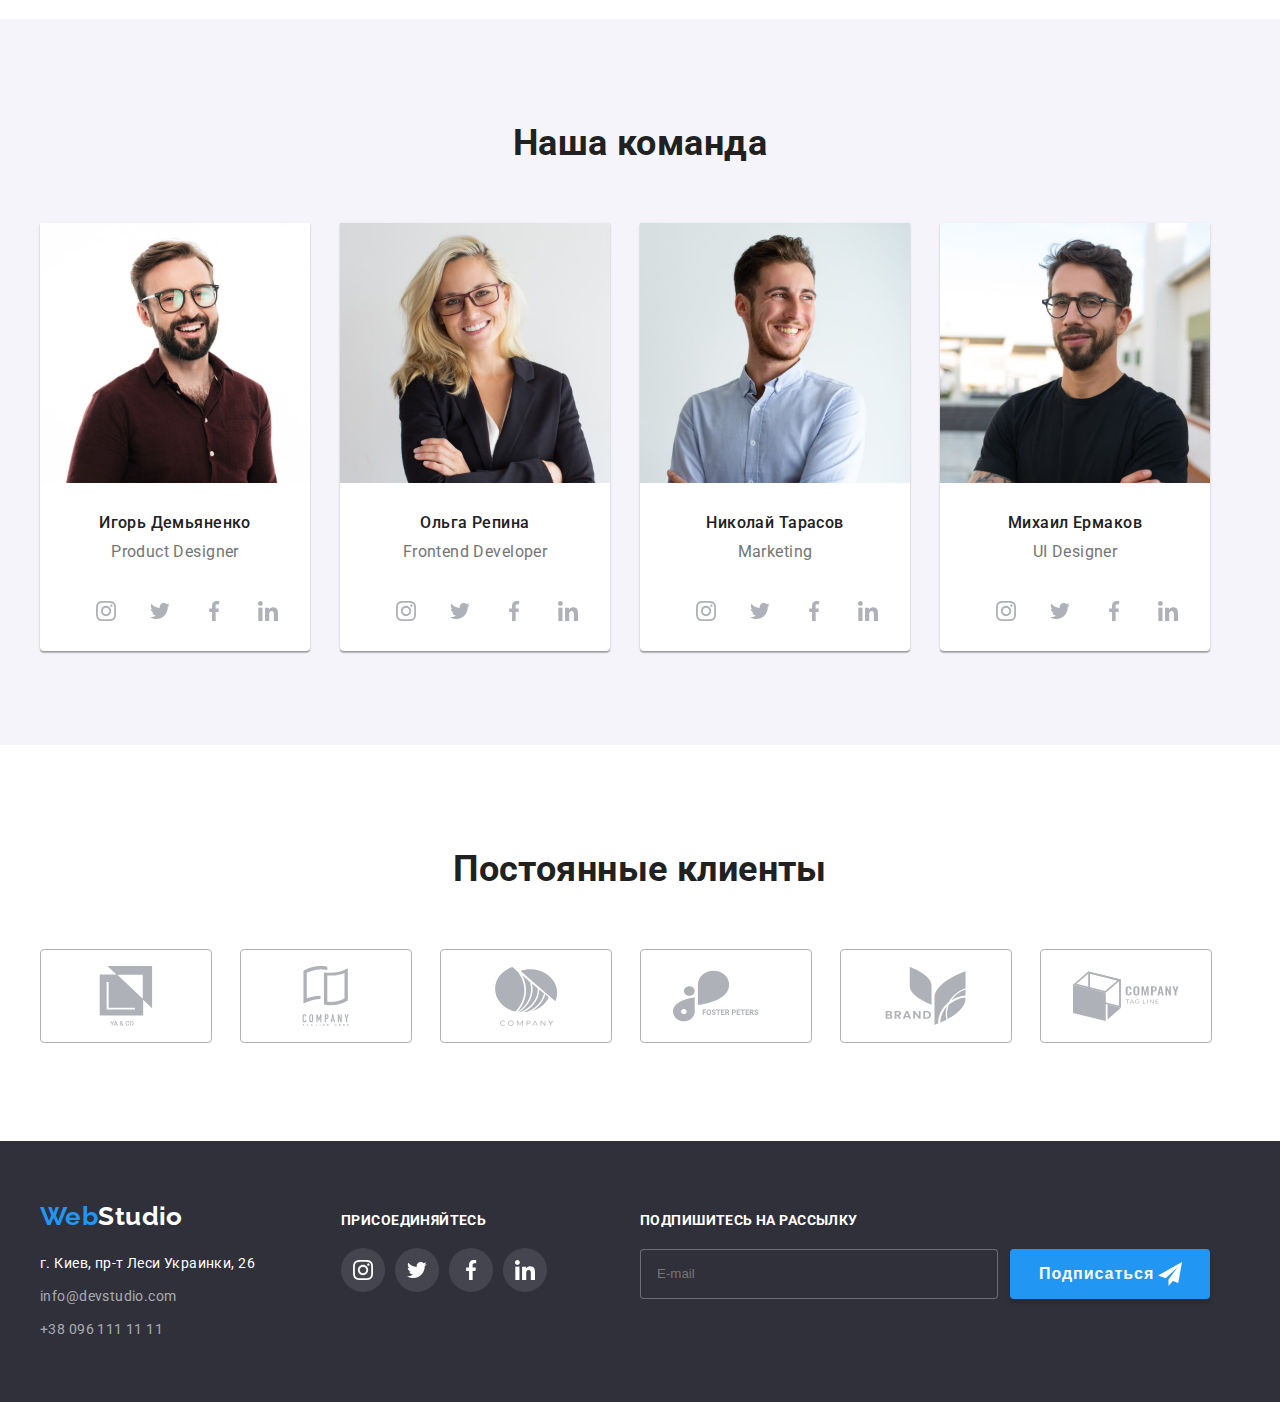
==== commit c939c473: "hw-6" ====
--- a/index.html
+++ b/index.html
@@ -353,16 +353,66 @@
                         </li>
                     </ul>
                 </div>
+                <div class="subscription">
+                    <p>Подпишитесь на рассылку</p>
+                    <form class="form-subscription">
+                        <input class="subscription-mail" type="email" name="email" placeholder="E-mail">
+                        <button class="subscription-btn" type="submit">Подписаться</button>
+                    </form>
+                </div>
             </div>
         </footer>
         <div class="backdrop is-hidden" data-modal>
             <div class="modal">
                 <button type="button" class="close-button" data-modal-close>
-                    <svg class="close" width="18" height="18">
+                    <svg class="close-svg" width="11" height="11">
                         <use href="./images/icons/sprite.svg#icon-button"></use>
                     </svg>
                 </button>
-                <p></p>
+                <p class="modal-title">Оставьте свои данные, мы вам перезвоним</p>
+                <form class="modal-form">
+                    <label class="form-field" for="name"> 
+                        Имя
+                        <span class="modal-form-wrap">
+                            <input class="input-form" type="text" name="user-name" id="name">
+                            <svg width="18" height="18" class="icon-form">
+                                    <use href="./images/icons/sprite.svg#icon-person-black-18dp-1"></use>
+                            </svg>
+                        </span>
+                    </label>
+                    <label class="form-field" for="tel">
+                        Телефон
+                        <span class="modal-form-wrap">
+                            <input class="input-form" type="text" name="user-name" id="name">
+                            <svg width="18" height="18" class="icon-form">
+                                <use href="./images/icons/sprite.svg#icon-phone-black-18dp-1"></use>
+                            </svg>
+                        </span>
+                    </label>
+                    <label class="form-field" for="email">
+                        Почта
+                        <span class="modal-form-wrap">
+                            <input class="input-form" type="text" name="user-name" id="name">
+                            <svg width="18" height="18" class="icon-form">
+                                <use href="./images/icons/sprite.svg#icon-email-black-18dp-1"></use>
+                            </svg>
+                        </span>
+                    </label>
+                    <div>
+                        <label class="form-field-comment" for="comment">Комментарий
+                            <textarea class="comment-form" name="comment" id="comment" cols="56" rows="8" placeholder="Введите текст"></textarea>
+                        </label>
+                    </div>
+                    <label for="agreement" class="checkbox-label">
+                        <input class="checkbox visually-hidden" type="checkbox" name="agreement" value="agreement" id="agreement">
+                        <span class="check-icon"></span>
+                        <p class="checkbox-text">
+                            Соглашаюсь с рассылкой и принимаю
+                            <a class="checkbox-link" href="#">Условия договора</a>
+                        </p>
+                    </label>
+                    <button class="form-button" type="submit"> Отправить</button>
+                </form>
             </div>
         </div>
         <script src="./js/modal.js"></script>
--- a/css/styles.css
+++ b/css/styles.css
@@ -11,7 +11,7 @@
   --main-font: "Roboto", sans-serif;
   --logo-font: "Raleway", sans-serif;
 }
-/* --icons-color: rgba(175, 177, 184, 1); */
+
 * {
   margin: 0;
   padding: 0;
@@ -327,11 +327,26 @@
   position: absolute;
   top: 50%;
   left: 50%;
-  transform: translate(-50%, -50%);
   width: 528px;
   height: 581px;
-  background-color: var(--white-color);
-  padding: 9px;
+  padding: 40px;
+  background: var(--white-color);
+  box-shadow: 0px 1px 3px rgb(0 0 0 / 12%), 0px 1px 1px rgb(0 0 0 / 14%),
+    0px 2px 1px rgb(0 0 0 / 20%);
+  border-radius: 4px;
+  transform: translate(-50%, -50%) scale(1);
+  transition: transform 250ms cubic-bezier(0.4, 0, 0.2, 1);
+}
+
+.modal-title {
+  text-align: center;
+  margin-top: 0;
+  margin-bottom: 12px;
+  font-weight: 700;
+  font-size: 20px;
+  line-height: 1.15;
+  letter-spacing: 0.03em;
+  color: var(--while-color);
 }
 
 .backdrop.is-hidden {
@@ -340,25 +355,197 @@
   opacity: 0;
 }
 
+.modal-form {
+  display: flex;
+  flex-direction: column;
+}
+
+.form-field {
+  text-align: left;
+  margin-bottom: 10px;
+  font-size: 12px;
+  line-height: 1.16;
+  letter-spacing: 0.01em;
+}
+
+.modal-form-wrap {
+  position: relative;
+  display: block;
+  margin-top: 4px;
+}
+
+.input-form {
+  height: 40px;
+  width: 100%;
+  padding: 0;
+  padding-left: 42px;
+  border: 1px solid rgba(33, 33, 33, 0.2);
+  outline: none;
+  border-radius: 4px;
+  cursor: pointer;
+  transition: border 250ms cubic-bezier(0.4, 0, 0.2, 1);
+}
+
+.input-form:hover,
+.input-form:focus {
+  border: 1px solid var(--pretty-color);
+  outline: none;
+}
+
+.icon-form {
+  display: flex;
+  justify-content: center;
+  align-items: center;
+  position: absolute;
+  top: 50%;
+  left: 12px;
+  transform: translateY(-50%);
+  transition: fill 250ms cubic-bezier(0.4, 0, 0.2, 1);
+}
+
+.input-form:hover + .icon-form,
+.input-form:focus + .icon-form {
+  fill: var(--pretty-color);
+}
+
+.form-field-comment {
+  text-align: left;
+  display: block;
+  font-size: 12px;
+  line-height: 1.16;
+  letter-spacing: 0.01em;
+}
+
+.comment-form {
+  width: 100%;
+  height: 120px;
+  padding-top: 12px;
+  padding-left: 16px;
+  margin-top: 4px;
+  margin-bottom: 20px;
+  resize: none;
+  font-size: 14px;
+  line-height: 1.14;
+  letter-spacing: 0.01em;
+  border: 1px solid rgba(33, 33, 33, 0.2);
+  box-sizing: border-box;
+  border-radius: 4px;
+  outline: none;
+  transition: border 250ms cubic-bezier(0.4, 0, 0.2, 1);
+  cursor: pointer;
+}
+
+.comment-form:focus {
+  border-color: var(--pretty-color);
+}
+
+.checkbox {
+  display: inline-block;
+  font-size: 12px;
+  line-height: 1.16;
+  letter-spacing: 0.01em;
+}
+
+.checkbox-label {
+  display: flex;
+  justify-content: center;
+  align-items: center;
+  margin-bottom: 30px;
+  cursor: pointer;
+}
+
+.visually-hidden {
+  position: absolute;
+  width: 1px;
+  height: 1px;
+  margin: -1px;
+  padding: 0;
+  overflow: hidden;
+  border: 0;
+  clip: rect(0 0 0 0);
+}
+
+.check-icon {
+  display: inline-block;
+  width: 16px;
+  height: 15px;
+  background-color: var(--white-color);
+  border-radius: 4px;
+  border: 2px solid rgba(0, 0, 0, 1);
+  transition-property: background-color, border;
+  transition-duration: 250ms;
+  transition-timing-function: cubic-bezier(0.4, 0, 0.2, 1);
+}
+
+.checkbox:checked + .check-icon {
+  background-image: url(../images/icons/check.svg);
+  background-color: var(--pretty-color);
+  border-color: var(--pretty-color);
+  background-size: contain;
+  background-origin: border-box;
+}
+
+.checkbox-text {
+  display: inline-block;
+  padding-left: 7px;
+  font-size: 14px;
+  line-height: 1.71;
+  letter-spacing: 0.03em;
+}
+
+.checkbox-link {
+  text-decoration: underline;
+  color: var(--pretty-color);
+  transition: color 250ms cubic-bezier(0.4, 0, 0.2, 1);
+}
+
+.form-button {
+  display: block;
+  margin-left: auto;
+  margin-right: auto;
+  margin-bottom: 0;
+  padding: 0;
+  width: 200px;
+  height: 50px;
+  background-color: var(--pretty-color);
+  color: var(--white-color);
+  border-radius: 4px;
+  border: 0px solid transparent;
+  font-weight: 700;
+  font-size: 16px;
+  line-height: 1.87;
+  letter-spacing: 0.06em;
+  cursor: pointer;
+  transition: background-color 250ms cubic-bezier(0.4, 0, 0.2, 1);
+}
+
 .close-button {
   position: absolute;
+  top: 8px;
   right: 8px;
-  top: 8px;
-  display: flex;
-  justify-content: center;
-  align-items: center;
   width: 30px;
   height: 30px;
+  border-radius: 50%;
   border: 1px solid rgba(0, 0, 0, 0.1);
-  border-radius: 50%;
+  background-color: var(--white-color);
+  transition: fill 250ms cubic-bezier(0.4, 0, 0.2, 1);
   cursor: pointer;
-  background-color: var(--background-color);
-  transition: border-color 250ms cubic-bezier(0.4, 0, 0.2, 1);
-}
-
-.close {
-  fill: var(--while-color);
-}
+}
+
+.close-svg {
+  color: var(--black-logo);
+}
+
+.close-button:hover,
+.close-button:focus {
+  cursor: pointer;
+  fill: var(--pretty-color);
+}
+
+/* .close-svg:hover,
+.close-svg:focus {
+  fill: var(--pretty-color);
+} */
 
 /* Hero */
 
@@ -563,7 +750,7 @@
 
 /* Regular clients */
 .clients-list {
-  display: flex;
+  display: inline-flex;
   justify-content: center;
   align-items: center;
 }
@@ -730,6 +917,68 @@
 .footer-list .footer-link:hover,
 .footer-list .footer-link:focus {
   background-color: var(--pretty-color);
+}
+
+.subscription {
+  margin-left: 93px;
+  margin-top: 12px;
+  font-weight: 700;
+  font-size: 14px;
+  line-height: 1.14;
+  letter-spacing: 0.03em;
+  text-transform: uppercase;
+  color: var(--white-color);
+}
+
+.form-subscription {
+  display: flex;
+  width: 570px;
+  height: 86px;
+}
+
+.subscription-mail {
+  width: 358px;
+  height: 50px;
+  background-color: var(--dark-grey);
+  margin-top: 20px;
+  margin-right: 12px;
+  padding: 15px 16px;
+  color: rgba(255, 255, 255, 0.3);
+  border: 1px solid rgba(255, 255, 255, 0.3);
+  box-sizing: border-box;
+  border-radius: 4px;
+  outline: none;
+}
+
+.subscription-btn {
+  position: relative;
+  margin-top: 20px;
+  width: 200px;
+  height: 50px;
+  padding-right: 62px;
+  padding-left: 29px;
+  border: 0px solid transparent;
+  background: var(--pretty-color);
+  box-shadow: 0px 4px 4px rgb(0 0 0 / 15%);
+  border-radius: 4px;
+  color: var(--white-color);
+  font-weight: 700;
+  font-size: 16px;
+  line-height: 1.87;
+  letter-spacing: 0.06em;
+  cursor: pointer;
+  transition: background-color 250ms cubic-bezier(0.4, 0, 0.2, 1);
+}
+
+.subscription-btn::after {
+  background-image: url(../images/icons/icon-send.svg);
+  width: 24px;
+  height: 24px;
+  position: absolute;
+  content: "";
+  top: 13px;
+  right: 28px;
+  fill: var(--white-color);
 }
 
 /* Footer */
